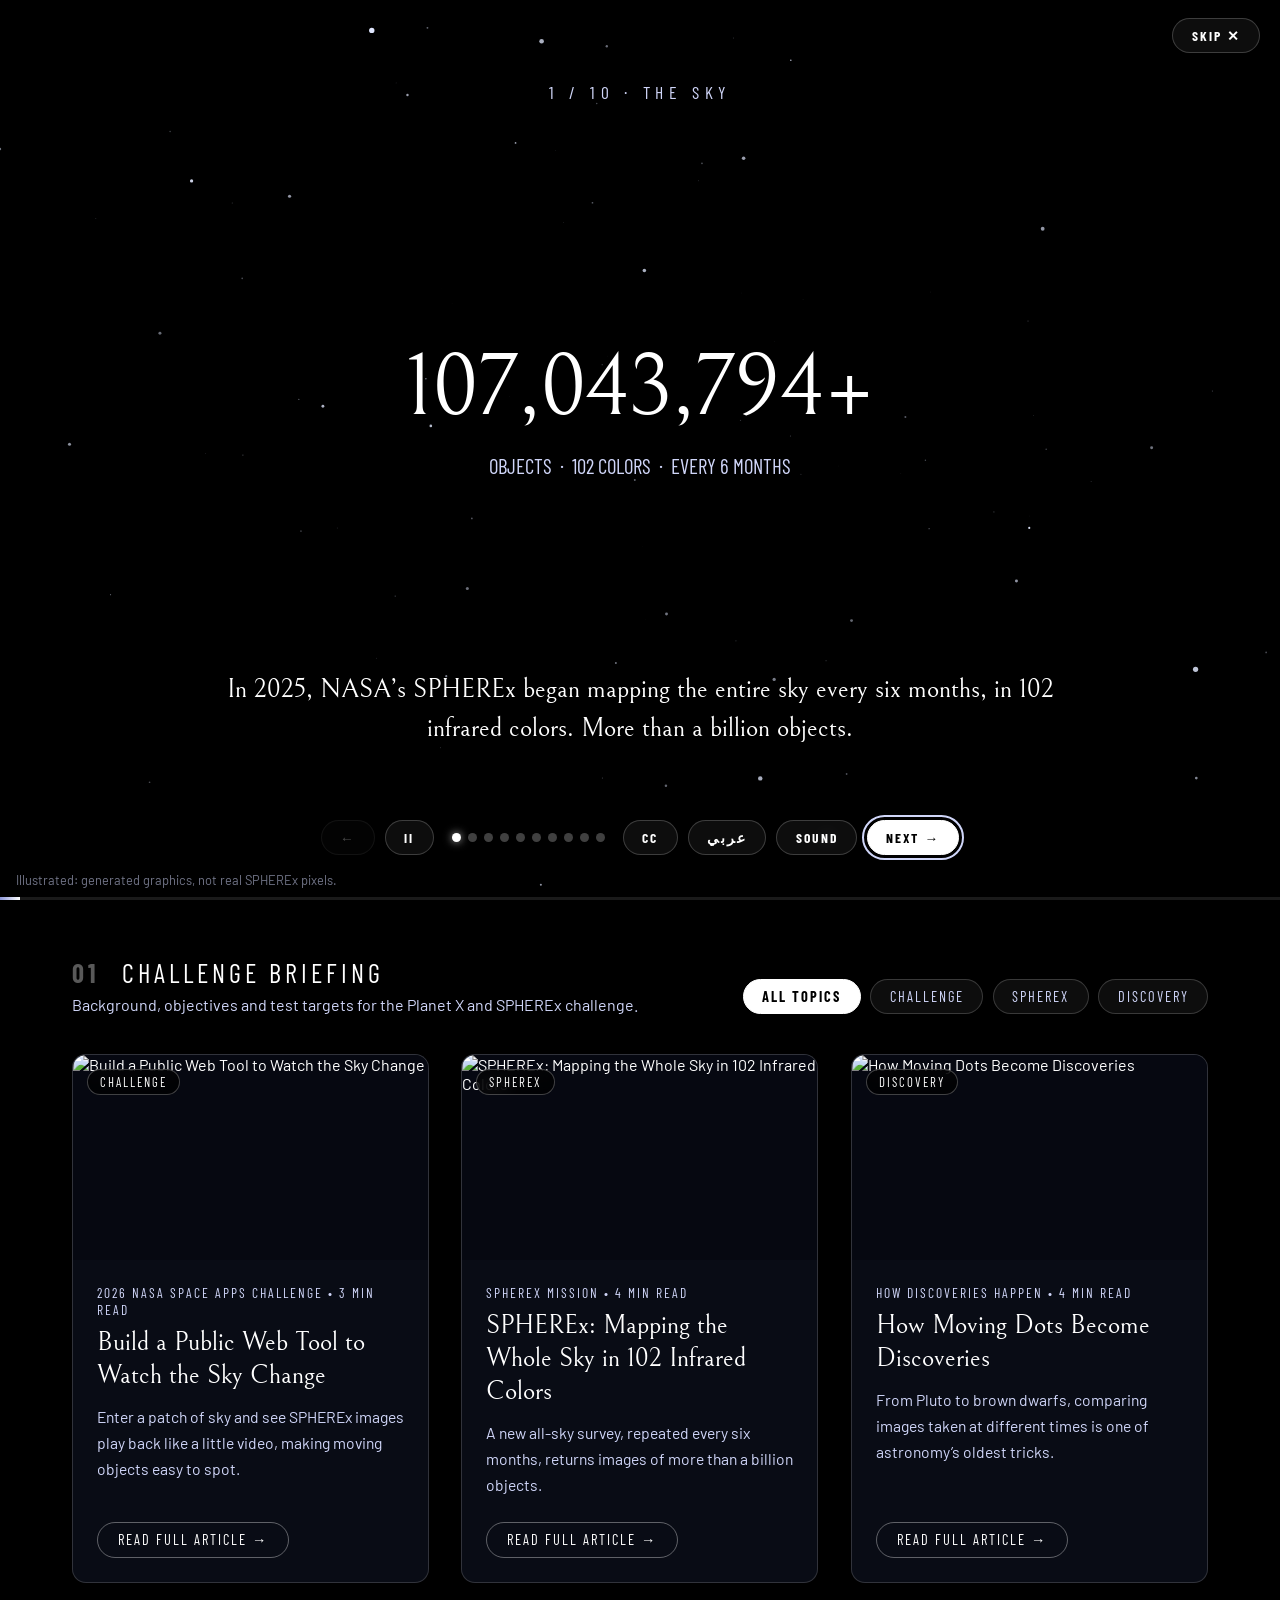
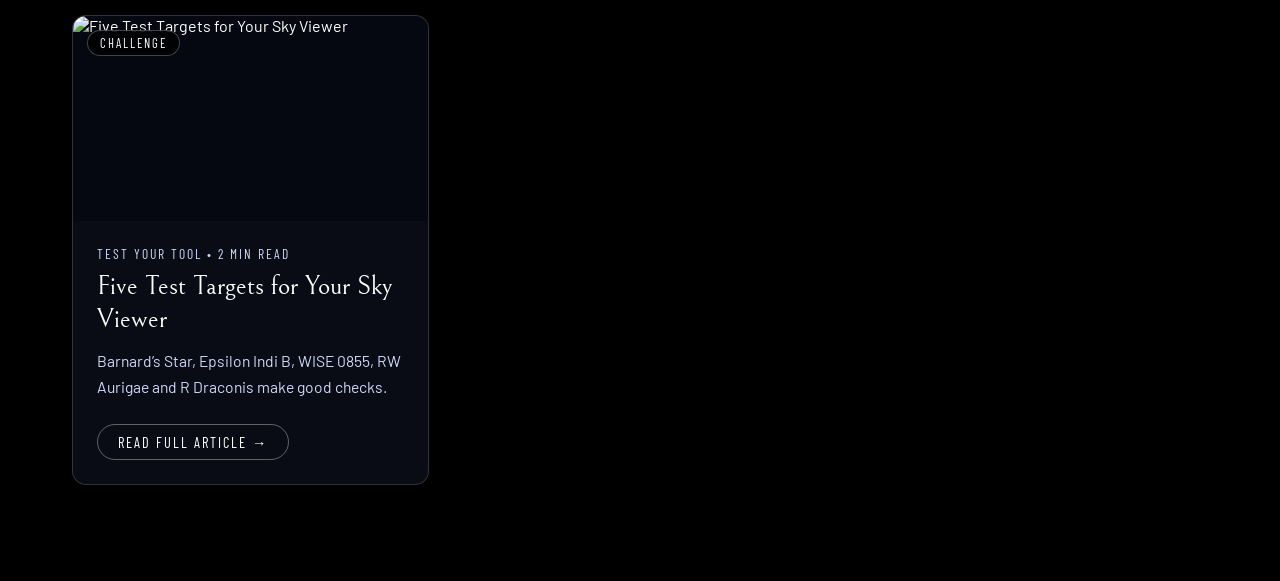
==== index.html @ 3450bb26 "Add files via upload" ====
<!DOCTYPE html>
<html lang="en">
<head>
  <meta charset="UTF-8" />
  <meta name="viewport" content="width=device-width, initial-scale=1.0, viewport-fit=cover" />
  <title>NASA Space Apps | Planet X</title>
  <meta name="theme-color" content="#000000" />
  <link rel="preconnect" href="https://fonts.googleapis.com">
  <link rel="preconnect" href="https://fonts.gstatic.com" crossorigin>
  <link href="https://fonts.googleapis.com/css2?family=Barlow:wght@400;600;700&family=Barlow+Condensed:wght@400;600;700&family=Bellefair&display=swap" rel="stylesheet">
  <link rel="stylesheet" href="styles.css">
</head>
<body data-page="home">
  <div id="film" role="dialog" aria-modal="true" aria-label="Introduction film" aria-describedby="fcap"><canvas id="fc"></canvas><div id="fct"></div><div id="fcap" aria-live="polite"></div><div id="ftag">Illustrated: generated graphics, not real SPHEREx pixels.</div><button id="fskip">Skip ✕</button><div id="fbar"><button id="fback" aria-label="Previous scene">←</button><button id="fpause" aria-label="Pause or resume">II</button><div id="fdots"></div><button id="fcc" aria-pressed="true" aria-label="Captions on or off">CC</button><button id="flang" aria-label="Switch language">عربي</button><button id="fsnd" aria-pressed="false" aria-label="Sound on or off">Sound</button><button id="fnext" class="go">Next →</button></div><div id="fprog"><i></i></div></div>
  <script>(function(){var r=location.hash.replace(/^#/,'').split('?')[0]||'home';var ok=['home','explore','museum','team','signin'].indexOf(r)>=0?r:'home';document.body.dataset.page=ok;if(ok==='home'){var f=document.getElementById('film');if(f)f.className='on show'}})();</script>
  <canvas id="spaceCanvas"></canvas>
  <header>
    <a href="#home" class="brand">
      <div class="logo">✦</div>
      <div class="brand-text">
        <span>NASA Space Apps</span>
        <strong>Planet X</strong>
      </div>
    </a>
    <nav aria-label="Main">
      <ul>
        <li><a href="#intro" id="introBtn" role="button" aria-haspopup="dialog"><b>00</b><i class="play">▶</i> Intro</a></li>
        <li><a href="#home"><b>01</b> Home</a></li>
        <li><a href="#explore"><b>02</b> Explore</a></li>
        <li><a href="#museum"><b>03</b> Museum Halls</a></li>
        <li><a href="#team"><b>04</b> Team</a></li>
        <li><a href="#signin"><b>05</b> Sign in</a></li>
      </ul>
    </nav>
  </header>
  <div id="views">
<div class="view" id="view-home" data-view="home">
  <main>
    <section class="hero">
      <div>
        <div class="hero-tag rv" style="--d:0">Spot the movers in the</div>
        <h1 class="rv" style="--d:1">Sky</h1>
        <p class="rv" style="--d:2">
          Since 2025, NASA’s SPHEREx mission has mapped the entire sky every six months in
          102 bands of near-infrared light. Comets, asteroids, stars, brown dwarfs and even new
          planets give themselves away by shifting position between images. Enter a patch of sky,
          flip through the frames like a little video, and find what moves.
        </p>
        <div class="hero-hint rv" style="--d:3">
          Click anywhere in space to spawn more star particles &bull; Active Particles: <strong id="particleCount">140</strong>
        </div>
      </div>
      <div class="hero-cta-wrap rv" style="--d:3">
        <a href="#explore" class="explore-btn">Explore</a>
        <a href="#home" class="scroll-link" data-scroll="articles">↓ Read the Challenge Brief</a>
      </div>
    </section>

    <!-- Articles Section -->
    <section class="articles-section" id="articles">
      <div class="section-head">
        <div>
          <h2 class="section-title"><span>01</span> Challenge Briefing</h2>
          <p class="section-sub">Background, objectives and test targets for the Planet X and SPHEREx challenge.</p>
        </div>
        <div class="filter-tabs" id="filterTabs">
          <button class="tab-btn active" data-cat="All">All Topics</button>
          <button class="tab-btn" data-cat="Challenge">Challenge</button>
          <button class="tab-btn" data-cat="SPHEREx">SPHEREx</button>
          <button class="tab-btn" data-cat="Discovery">Discovery</button>
        </div>
      </div>

      <div class="articles-grid" id="articlesGrid"></div>
    </section>
  </main>
  </main>

  <!-- Full Article Reader Modal -->
  <div class="modal" id="articleModal">
    <div class="reader-panel">
      <button class="close-btn" id="closeReader">✕ Close</button>
      <img class="reader-banner" id="readerImg" src="" alt="Article Cover">
      <div class="reader-content">
        <div class="reader-meta" id="readerMeta"></div>
        <h2 id="readerTitle"></h2>
        <div class="reader-text" id="readerBody"></div>
      </div>
    </div>
  </div>
</div>
<div class="view" id="view-explore" data-view="explore">
  <main class="explore">
    <h1 class="page-title"><span>02</span> Pick your destination</h1>
    <p class="page-sub">Nine real SPHEREx gallery images with their published details, five challenge targets, and a viewer. Enter any RA/Dec, field of view (60″ to 6°) and date to open that patch of sky. Pixels are simulated; names, positions, dates and wavelengths are real.</p>
    <div id="sx" class="sx-base">

<div class="sxhead"><form id="f"><label>RA (deg or hh:mm:ss)<input id="ra" type="text" placeholder="133.7951"></label><label>Dec (deg or dd:mm:ss)<input id="dec" type="text" placeholder="-7.2451"></label>
<label>Field of view<span class="row" style="gap:4px"><input id="fv0" type="text" value="240" style="width:70px"><select id="fu"><option value="1">″ arcsec</option><option value="60">′ arcmin</option><option value="3600">° deg</option></select></span></label><label>Date (optional)<input type="date" id="dt0" min="2025-05-01" max="2026-11-13"></label><button class="go">Search</button></form>
<div id="err" role="alert"></div><div class="row" id="chips"></div></div>
<div class="stage" id="st" tabindex="0" aria-label="Ring of nine SPHEREx images. Arrow keys rotate, Enter opens."><i class="mk"></i><div class="ring" id="ring"></div></div>
<div class="bar"><div id="sel"></div><button class="spin" id="sp">SPIN ORBIT</button></div>
<details><summary>Validation: the five challenge targets (computed from published positions and proper motions)</summary><div id="val"></div></details>

    </div>
    <p class="explore-foot">Want the science first? <a href="#museum">Walk through the Museum Halls</a>.</p>
  </main>

<div id="md" class="sx-base" role="dialog" aria-modal="true" aria-labelledby="mt" hidden><div class="dlg">
<div class="dh"><div><h2 id="mt"></h2><small id="mm"></small></div><button id="x">✕ Close</button></div>
<div id="pg" hidden><i id="pf"></i><span id="pt"></span></div>
<div class="tabs" id="tabs"></div>
<div class="body"><div><canvas class="s" id="big" width="560" height="560" aria-label="Sky viewer: drag to pan, scroll to zoom"></canvas>
<div id="cmpw" hidden><canvas class="s" id="ca" width="300" height="300"></canvas><canvas class="s" id="cb" width="300" height="300"></canvas><canvas class="s full" id="cr" width="300" height="300" hidden></canvas></div></div>
<div class="side">
<div class="pn" id="p-info" hidden></div>
<div class="pn" id="p-view"><dl><dt>Centre</dt><dd id="co"></dd><dt>Field of view</dt><dd id="fv"></dd><dt>Observation</dt><dd id="ob"></dd></dl>
<label>Field of view / zoom<input id="fov" type="range" min="60" max="600" step="10"></label>
<div class="row" style="justify-content:flex-start"><button id="pl">Play</button><button id="zi">Zoom in</button><button id="zo">Zoom out</button><button id="rs">Reset view</button></div>
<label>Speed<input id="spd" type="range" min="1" max="12" value="4"></label>
<label>See this sky on a date<span><input type="date" id="dt" min="2025-05-01" max="2026-11-13"> <button id="go2">Show</button></span></label>
<div class="ck"><label class="i"><input type="checkbox" id="tr" checked>Trail</label><label class="i"><input type="checkbox" id="mkc" checked>Mark target</label><label class="i"><input type="checkbox" id="cat">Centre on catalog position</label><label class="i"><input type="checkbox" id="gaia">Gaia</label><label class="i"><input type="checkbox" id="wise">WISE</label><label class="i"><input type="checkbox" id="dets">Detections</label></div>
<small>Aladin Lite goes in the context map slot of the real site.</small><button id="sh">Copy share link</button></div>
<div class="pn" id="p-cmp" hidden><div class="row" style="justify-content:flex-start"><label>Epoch A<select id="ea"></select></label><label>Epoch B<select id="eb"></select></label></div>
<div class="ck"><label class="i"><input type="radio" name="md" value="side" checked>Side by side</label><label class="i"><input type="radio" name="md" value="blink">Blink</label><label class="i"><input type="radio" name="md" value="diff">A − B</label><label class="i"><input type="radio" name="md" value="sum">A + B</label></div>
<label class="i"><input type="checkbox" id="chb">Use a different channel for B (shows the wavelength trap)</label><div id="cmpq"></div><small>Both frames are drawn on one TAN/WCS grid centred on the same RA/Dec.</small></div>
<div class="pn" id="p-dis" hidden><p id="dtx" style="margin:0"><b>Explore:</b> click any spot in the image to ask “what is here?”. Somewhere in this field one moving source matches no catalog. Find it, then name it.</p><div id="dno" class="warn" hidden></div><div id="pick" aria-live="polite">Click the image to start.</div><small id="dh">The hint unlocks after your first click: try to find it yourself first.</small><button id="run" class="go">Show all detections (hint)</button><div id="dtab"></div><div class="row" style="justify-content:flex-start"><button id="sv">Save candidate</button><button id="ex">Export report</button></div><textarea id="rep" readonly hidden></textarea><div id="saved"></div>
<small>How it works: align frames on one grid, subtract, find residual pairs, link them into a track, then match against Gaia and WISE. Anything left unmatched is a candidate.</small></div>
<div class="pn" id="p-spec" hidden><div class="row" style="justify-content:flex-start"><label>Detector<select id="sd"></select></label><label>Channel (1–17)<select id="sc"></select></label></div>
<div class="ck"><label class="i"><input type="checkbox" id="co4">Co-add detectors and epochs (better S/N)</label><label class="i"><input type="checkbox" id="ovb">Overlay epoch B</label></div><canvas class="s" id="spc" width="420" height="260" style="aspect-ratio:auto"></canvas><small id="spn"></small></div>
<div class="pn" id="p-q" hidden><dl id="qm"></dl><label class="i"><input type="checkbox" id="mask">Show bad-pixel mask on the image</label><div id="qf"></div></div>
</div></div>
<div class="tl"><div id="trk" role="slider" tabindex="0" aria-label="Observation date" aria-valuemin="1" aria-valuemax="24"><div id="fill"></div>
<svg id="rk" viewBox="0 0 24 24" aria-hidden="true"><g transform="rotate(90 12 12)"><path d="M12 1.5c3.2 3 4.2 7.2 4.2 11.5l-2.2 3.2h-4l-2.2-3.2c0-4.3 1-8.5 4.2-11.5z" fill="#fff" stroke="#7b8ba5" stroke-width=".6"/><circle cx="12" cy="9" r="1.9" fill="#1e90ff"/><path d="M7.8 12.5l-3.3 4.8 3.7-1.2zM16.2 12.5l3.3 4.8-3.7-1.2z" fill="#ff5d73"/><path d="M10 16.5h4l-2 5.8z" fill="#D0D6F9"/></g></svg></div>
<div class="lab"><span>May 2025</span><span>DR1 | QR3</span><span>Nov 2026</span></div></div>
</div></div>

</div>
<div class="view" id="view-museum" data-view="museum">
  <main>
    <h1 class="page-title"><span>03</span> Museum halls</h1>
    <p class="page-sub">Four short exhibitions explain the science behind this project. Each one is interactive and ends in the real tool that uses it.</p>
    <div class="hall-grid" id="hgrid">
      <button class="hall-card" type="button" aria-haspopup="dialog">
        <span class="hall-art"><svg viewBox="0 0 320 150" preserveAspectRatio="xMidYMid slice" aria-hidden="true"><rect x="40" y="0" width="60" height="150" fill="#fff" opacity=".08"/><rect x="108" y="0" width="170" height="150" fill="#D0D6F9" opacity=".1"/><path d="M14 132C70 130 96 40 132 34 170 30 200 92 306 126" stroke="#D0D6F9" fill="none" stroke-width="2" stroke-linecap="round"/><line x1="132" y1="26" x2="132" y2="136" stroke="#fff" stroke-dasharray="4 4" opacity=".7"/></svg></span>
        <span class="hall-body"><span class="hall-eyebrow">Hall 01</span><h3>Infrared Universe</h3><p>Why does SPHEREx look in the infrared?</p><span class="hall-go"><span>Enter the hall</span></span></span>
      </button>
      <button class="hall-card" type="button" aria-haspopup="dialog">
        <span class="hall-art"><svg viewBox="0 0 320 150" preserveAspectRatio="xMidYMid slice" aria-hidden="true"><path d="M12 48C60 52 78 54 96 64 104 108 112 108 120 66 150 70 170 72 186 76 190 112 196 112 200 78 232 84 252 88 268 92 272 122 280 122 284 96 296 98 306 100" stroke="#D0D6F9" fill="none" stroke-width="2" stroke-linecap="round"/><g stroke="#D0D6F9" opacity=".3"><line x1="108" y1="20" x2="108" y2="130"/><line x1="193" y1="20" x2="193" y2="130"/><line x1="278" y1="20" x2="278" y2="130"/></g></svg></span>
        <span class="hall-body"><span class="hall-eyebrow">Hall 02</span><h3>Dust and Ices</h3><p>How can light reveal frozen water?</p><span class="hall-go"><span>Enter the hall</span></span></span>
      </button>
      <button class="hall-card" type="button" aria-haspopup="dialog">
        <span class="hall-art"><svg viewBox="0 0 320 150" preserveAspectRatio="xMidYMid slice" aria-hidden="true"><g stroke="#fff" opacity=".18"><line x1="16" y1="36" x2="16" y2="54"/><line x1="26" y1="36" x2="26" y2="54"/><line x1="36" y1="36" x2="36" y2="54"/><line x1="46" y1="36" x2="46" y2="54"/><line x1="56" y1="36" x2="56" y2="54"/><line x1="66" y1="36" x2="66" y2="54"/><line x1="76" y1="36" x2="76" y2="54"/><line x1="86" y1="36" x2="86" y2="54"/><line x1="96" y1="36" x2="96" y2="54"/><line x1="106" y1="36" x2="106" y2="54"/><line x1="116" y1="36" x2="116" y2="54"/><line x1="126" y1="36" x2="126" y2="54"/><line x1="136" y1="36" x2="136" y2="54"/><line x1="146" y1="36" x2="146" y2="54"/><line x1="156" y1="36" x2="156" y2="54"/><line x1="166" y1="36" x2="166" y2="54"/><line x1="176" y1="36" x2="176" y2="54"/><line x1="186" y1="36" x2="186" y2="54"/><line x1="196" y1="36" x2="196" y2="54"/><line x1="206" y1="36" x2="206" y2="54"/><line x1="216" y1="36" x2="216" y2="54"/><line x1="226" y1="36" x2="226" y2="54"/><line x1="236" y1="36" x2="236" y2="54"/><line x1="246" y1="36" x2="246" y2="54"/><line x1="256" y1="36" x2="256" y2="54"/><line x1="266" y1="36" x2="266" y2="54"/><line x1="276" y1="36" x2="276" y2="54"/><line x1="286" y1="36" x2="286" y2="54"/><line x1="296" y1="36" x2="296" y2="54"/><line x1="306" y1="36" x2="306" y2="54"/><line x1="316" y1="36" x2="316" y2="54"/><line x1="16" y1="100" x2="16" y2="118"/><line x1="26" y1="100" x2="26" y2="118"/><line x1="36" y1="100" x2="36" y2="118"/><line x1="46" y1="100" x2="46" y2="118"/><line x1="56" y1="100" x2="56" y2="118"/><line x1="66" y1="100" x2="66" y2="118"/><line x1="76" y1="100" x2="76" y2="118"/><line x1="86" y1="100" x2="86" y2="118"/><line x1="96" y1="100" x2="96" y2="118"/><line x1="106" y1="100" x2="106" y2="118"/><line x1="116" y1="100" x2="116" y2="118"/><line x1="126" y1="100" x2="126" y2="118"/><line x1="136" y1="100" x2="136" y2="118"/><line x1="146" y1="100" x2="146" y2="118"/><line x1="156" y1="100" x2="156" y2="118"/><line x1="166" y1="100" x2="166" y2="118"/><line x1="176" y1="100" x2="176" y2="118"/><line x1="186" y1="100" x2="186" y2="118"/><line x1="196" y1="100" x2="196" y2="118"/><line x1="206" y1="100" x2="206" y2="118"/><line x1="216" y1="100" x2="216" y2="118"/><line x1="226" y1="100" x2="226" y2="118"/><line x1="236" y1="100" x2="236" y2="118"/><line x1="246" y1="100" x2="246" y2="118"/><line x1="256" y1="100" x2="256" y2="118"/><line x1="266" y1="100" x2="266" y2="118"/><line x1="276" y1="100" x2="276" y2="118"/><line x1="286" y1="100" x2="286" y2="118"/><line x1="296" y1="100" x2="296" y2="118"/><line x1="306" y1="100" x2="306" y2="118"/><line x1="316" y1="100" x2="316" y2="118"/></g><path d="M16 45H92" stroke="#D0D6F9" fill="none" stroke-width="2" stroke-linecap="round" opacity=".5"/><circle cx="92" cy="45" r="5" fill="#D0D6F9"/><path d="M16 109H236" stroke="#D0D6F9" fill="none" stroke-width="2" stroke-linecap="round" opacity=".5"/><circle cx="236" cy="109" r="5" fill="#fff"/></svg></span>
        <span class="hall-body"><span class="hall-eyebrow">Hall 03</span><h3>Moving Stars</h3><p>How far does a star drift?</p><span class="hall-go"><span>Enter the hall</span></span></span>
      </button>
      <button class="hall-card" type="button" aria-haspopup="dialog">
        <span class="hall-art"><svg viewBox="0 0 320 150" preserveAspectRatio="xMidYMid slice" aria-hidden="true"><path d="M40 75H280" stroke="#D0D6F9" stroke-width="2" opacity=".5"/><circle cx="40" cy="75" r="12" fill="#0e1221" stroke="#D0D6F9" stroke-width="2"/><circle cx="100" cy="75" r="12" fill="#0e1221" stroke="#D0D6F9" stroke-width="2"/><circle cx="160" cy="75" r="12" fill="#0e1221" stroke="#D0D6F9" stroke-width="2"/><circle cx="220" cy="75" r="12" fill="#0e1221" stroke="#D0D6F9" stroke-width="2"/><circle cx="280" cy="75" r="12" fill="#fff" stroke="#D0D6F9" stroke-width="2"/></svg></span>
        <span class="hall-body"><span class="hall-eyebrow">Hall 04</span><h3>Discovery</h3><p>How does a candidate become a result?</p><span class="hall-go"><span>Enter the hall</span></span></span>
      </button>
    </div>
  </main>

  <div id="hall" role="dialog" aria-modal="true" aria-labelledby="hht" aria-describedby="htx">
    <div class="hd">
      <div class="hd-top"><small class="e" id="hhe"></small><button id="hx" type="button">✕ Close</button></div>
      <h3 id="hht"></h3>
      <canvas id="hcv" role="img" aria-label="Interactive exhibit"></canvas>
      <div class="cn" id="hctl"></div>
      <div id="hrd" aria-live="polite"></div>
      <p id="htx"></p>
      <div class="cn"><button class="go" id="hgo" type="button"></button></div>
      <p class="hn" id="hnote"></p>
    </div>
  </div>
</div>
<div class="view" id="view-team" data-view="team">
  <main>
    <h1 class="page-title"><span>04</span> Meet our team</h1>
    <p class="page-sub">Direct mission contacts, roles, and team leads.</p>
    <div class="team-grid" id="teamGrid"></div>
  </main>
</div>
<div class="view" id="view-signin" data-view="signin">
  <main class="auth-main">
    <h1 class="page-title"><span>05</span> Sign in</h1>
    <p class="page-sub">Keep your sky candidates and favourite fields with you.</p>
    <div class="auth-wrap">
      <div class="auth-copy">
        <h2>Your sky, saved</h2>
        <p>Sign in to keep the candidates you find in the Explore viewer, return to the same patch of sky, and carry your share links with you.</p>
      </div>
      <div class="auth-card" id="authCard">
        <div class="auth-tabs" role="tablist" aria-label="Account">
          <button type="button" class="pill active" id="tabIn" role="tab" aria-selected="true">Sign in</button>
          <button type="button" class="pill" id="tabUp" role="tab" aria-selected="false">Create account</button>
        </div>
        <form class="auth-form" id="authForm" novalidate>
          <div class="collapse" id="nameWrap"><div><div class="fld"><label for="aName">Name</label><input id="aName" type="text" autocomplete="name" placeholder="Your name"></div></div></div>
          <div class="fld"><label for="aMail">Email</label><input id="aMail" type="email" autocomplete="email" placeholder="you@example.com" required></div>
          <div class="fld"><label for="aPass">Password</label><div class="pw-row"><input id="aPass" type="password" autocomplete="current-password" placeholder="At least 8 characters" required><button type="button" class="pw-toggle" id="pwT" aria-label="Show password" aria-pressed="false">Show</button></div></div>
          <div class="auth-row"><label><input type="checkbox" id="aRem" checked> Keep me signed in</label></div>
          <div class="auth-err" id="authErr" role="alert"></div>
          <button class="pill solid auth-submit" type="submit" id="authBtn">Sign in</button>
        </form>
        <p class="auth-note">This is a front-end demo. There is no server yet, so your details stay in this browser and your password is never stored.</p>
        <div class="auth-done" id="authDone" aria-live="polite">
          <div class="avatar" id="avatar">✦</div>
          <h3 id="doneName">Welcome</h3>
          <p id="doneMail"></p>
          <div class="auth-actions"><a class="pill solid" href="#explore">Explore the sky</a><button type="button" class="pill" id="outBtn">Sign out</button></div>
        </div>
      </div>
    </div>
  </main>
</div>
  </div>
  <script src="app.js"></script>
</body>
</html>
---- styles.css ----
/* NASA Space Apps | Planet X: all styles */
:root{
  --bg-black:#000;--text-light:#D0D6F9;--white:#fff;
  --glass:rgba(255,255,255,.05);--glass-border:rgba(255,255,255,.16);
  --font-serif:'Bellefair',serif;--font-sans-cond:'Barlow Condensed',sans-serif;--font-sans:'Barlow',sans-serif;
  --ease:cubic-bezier(.2,.7,.2,1);
}
*{box-sizing:border-box;margin:0;padding:0}
html{scroll-behavior:smooth;scroll-padding-top:1rem}
html.film-open,html.modal-open{overflow:hidden}
body{background:#000;color:#fff;font-family:var(--font-sans);min-height:100vh;overflow-x:hidden;position:relative;animation:pgIn .6s ease backwards}
@keyframes pgIn{from{opacity:0}}
html.leaving body{opacity:0;transition:opacity .3s ease}
#spaceCanvas{position:fixed;inset:0;width:100%;height:100%;z-index:0;pointer-events:none}

/* ===== Unified header (home theme) ===== */
header{position:relative;z-index:10;display:flex;justify-content:space-between;align-items:center;padding:1.5rem 0 1.5rem 3rem}
.brand{display:flex;align-items:center;gap:1rem;text-decoration:none;color:#fff;flex-shrink:0}
.logo{width:46px;height:46px;background:#fff;color:#000;border-radius:50%;display:grid;place-items:center;font-weight:bold;font-size:1.4rem;box-shadow:0 0 20px rgba(255,255,255,.35);flex-shrink:0}
.brand-text span{display:block;font-family:var(--font-sans-cond);font-size:.8rem;letter-spacing:3px;color:var(--text-light);text-transform:uppercase}
.brand-text strong{font-family:var(--font-serif);font-size:1.25rem;font-weight:400;letter-spacing:2px;text-transform:uppercase}
nav{background:var(--glass);backdrop-filter:blur(16px);-webkit-backdrop-filter:blur(16px);padding:0 2.8rem 0 2.4rem;border-bottom:1px solid rgba(255,255,255,.15);border-left:1px solid rgba(255,255,255,.1)}
nav ul{display:flex;list-style:none;gap:2rem}
nav li{white-space:nowrap}
nav a{display:inline-block;padding:1.6rem 0;color:#fff;text-decoration:none;font-family:var(--font-sans-cond);font-size:.98rem;letter-spacing:2.4px;text-transform:uppercase;border-bottom:3px solid transparent;transition:border-color .25s ease,opacity .25s ease}
nav a b{margin-right:.5rem}
nav a .play{font-style:normal;font-size:.75em;margin-right:.2rem;display:inline-block;transition:transform .3s var(--ease)}
nav a:hover{border-bottom-color:rgba(255,255,255,.5)}
nav a:hover .play{transform:scale(1.25)}
nav a.active{border-bottom-color:#fff}
nav a:focus-visible,.brand:focus-visible{outline:2px solid var(--text-light);outline-offset:3px}
@media (max-width:1240px){nav{padding:0 1.8rem 0 1.6rem}nav ul{gap:1.35rem}nav a{letter-spacing:1.8px;font-size:.92rem}}
@media (max-width:1120px){
  header{flex-direction:column;align-items:stretch;padding:1.1rem 0 0}
  .brand{padding:0 1.5rem 1rem}
  nav{padding:0 1.5rem;border-left:0;border-top:1px solid rgba(255,255,255,.12);overflow-x:auto;scrollbar-width:none}
  nav::-webkit-scrollbar{display:none}
  nav ul{gap:1.6rem;width:max-content}
  nav a{padding:1.05rem 0}
}

/* ===== Shared page chrome ===== */
main{position:relative;z-index:5;max-width:1200px;margin:0 auto;padding:1.5rem 2rem 4rem}
.page-title{font-family:var(--font-sans-cond);font-size:1.75rem;letter-spacing:4.5px;text-transform:uppercase;font-weight:400;margin-bottom:.5rem}
.page-title span{opacity:.35;font-weight:700;margin-right:.9rem}
.page-sub{color:var(--text-light);margin-bottom:2.2rem;font-size:1.05rem;line-height:1.6;max-width:760px}
.pill{background:rgba(255,255,255,.05);color:var(--text-light);border:1px solid rgba(255,255,255,.18);padding:.5rem 1.15rem;border-radius:30px;font-family:var(--font-sans-cond);font-size:.9rem;letter-spacing:2px;text-transform:uppercase;cursor:pointer;transition:all .2s ease}
.pill:hover,.pill.active{background:#fff;color:#000;border-color:#fff;font-weight:700}
.pill.solid{background:#fff;color:#000;border-color:#fff;font-weight:700}
.pill.solid:hover{background:var(--text-light);border-color:var(--text-light)}

/* ===== Interactive layer ===== */
.fx-progress{position:fixed;top:0;left:0;width:100%;height:2px;transform:scaleX(0);transform-origin:0 50%;background:linear-gradient(90deg,#8d97d9,#fff);box-shadow:0 0 10px rgba(208,214,249,.6);z-index:300;pointer-events:none}
.fx-halo{position:fixed;left:0;top:0;width:34px;height:34px;margin:-17px 0 0 -17px;border:1px solid rgba(208,214,249,.55);border-radius:50%;pointer-events:none;z-index:2000;opacity:0;transition:opacity .25s,width .2s,height .2s,margin .2s,background .2s,border-color .2s}
.fx-halo.on{opacity:1}
.fx-halo.hot{width:58px;height:58px;margin:-29px 0 0 -29px;background:rgba(208,214,249,.08);border-color:#fff}
.fx-halo.down{width:22px;height:22px;margin:-11px 0 0 -11px}
@media (pointer:coarse){.fx-halo{display:none}}
.brand .logo{transition:transform .6s cubic-bezier(.2,.8,.2,1),box-shadow .3s ease}
.brand:hover .logo{transform:rotate(180deg) scale(1.08);box-shadow:0 0 30px rgba(255,255,255,.65)}
.article-card,.member-card,.hall-card{position:relative}
.article-card::before,.member-card::before,.hall-card::before{content:"";position:absolute;inset:0;z-index:2;pointer-events:none;opacity:0;transition:opacity .3s ease;background:radial-gradient(260px circle at var(--mx,50%) var(--my,50%),rgba(208,214,249,.14),transparent 62%)}
.article-card:hover::before,.member-card:hover::before,.hall-card:hover::before{opacity:1}
.explore-btn,.spin{will-change:translate;transition:translate .25s ease-out,transform .3s ease}
@media (prefers-reduced-motion:reduce){.fx-halo,.fx-shoot{display:none}body{animation:none}html.leaving body{transition:none}}

/* ===== Intro (pop-out), themed to Home ===== */
#film{position:fixed;inset:0;z-index:1000;background:#000;display:none;color:#fff;opacity:0;transition:opacity .5s ease}
#film.on{display:block}
#film.show{opacity:1}
#fc{position:absolute;inset:0;width:100%;height:100%}
#fcap{position:absolute;left:50%;bottom:17%;transform:translateX(-50%);width:min(880px,88vw);text-align:center;font:400 clamp(1.1rem,2.3vw,1.65rem)/1.45 'Bellefair',serif;color:#fff;text-shadow:0 2px 12px #000}
#fct{position:absolute;left:0;right:0;top:9%;text-align:center;font:400 clamp(.9rem,1.6vw,1.1rem) 'Barlow Condensed',sans-serif;letter-spacing:.32em;text-transform:uppercase;color:#D0D6F9}
#ftag{position:absolute;left:16px;bottom:12px;font:400 .8rem 'Barlow',sans-serif;color:#D0D6F9;opacity:.55}
#fbar{position:absolute;left:0;right:0;bottom:5%;display:flex;gap:10px;justify-content:center;align-items:center;flex-wrap:wrap;padding:0 8px}
#fbar button,#fskip{font:700 .85rem 'Barlow Condensed',sans-serif;letter-spacing:2px;text-transform:uppercase;color:#fff;background:rgba(255,255,255,.05);border:1px solid rgba(255,255,255,.2);border-radius:30px;padding:.5rem 1.15rem;cursor:pointer;backdrop-filter:blur(8px);-webkit-backdrop-filter:blur(8px);transition:background .2s,color .2s,border-color .2s}
#fbar button:hover:not(:disabled),#fskip:hover{background:#fff;color:#000;border-color:#fff}
#fbar button:disabled{opacity:.3;cursor:default}
#fbar button.go{background:#fff;color:#000;border-color:#fff}
#fbar button.go:hover{background:#D0D6F9;border-color:#D0D6F9}
#fskip{position:absolute;right:20px;top:18px}
#fdots{display:flex;gap:7px;margin:0 8px}
#fdots i{width:9px;height:9px;border-radius:50%;background:rgba(255,255,255,.25);cursor:pointer;transition:background .25s,transform .25s}
#fdots i:hover{transform:scale(1.35)}
#fdots i.on{background:#fff;box-shadow:0 0 8px rgba(255,255,255,.7)}
#film button:focus-visible{outline:2px solid #D0D6F9;outline-offset:3px}
#fprog{position:absolute;left:0;right:0;bottom:0;height:3px;background:rgba(255,255,255,.1)}
#fprog i{display:block;height:100%;width:0;background:linear-gradient(90deg,#8d97d9,#fff)}
#fcap.ar{font-family:'Amiri','Noto Naskh Arabic','Segoe UI',Tahoma,serif;line-height:1.8}
@media (max-width:620px){#fcap{bottom:24%}#fbar button{padding:.45rem .9rem}}

#view-home .hero{
      min-height: calc(100vh - 130px);
      display: grid;
      grid-template-columns: 1.2fr 1fr;
      align-items: center;
      gap: 3rem;
      padding: 2rem 0 4rem;
    }
#view-home .hero-tag{
      font-family: 'Barlow Condensed', sans-serif;
      font-size: 1.5rem;
      letter-spacing: 4.5px;
      color: #D0D6F9;
      text-transform: uppercase;
    }
#view-home .hero h1{
      font-family: 'Bellefair', serif;
      font-size: clamp(4.5rem, 10vw, 8.5rem);
      font-weight: 400;
      text-transform: uppercase;
      line-height: 1.05;
      margin: 1rem 0 1.25rem;
    }
#view-home .hero p{
      color: #D0D6F9;
      font-size: 1.1rem;
      line-height: 1.8;
      max-width: 480px;
    }
#view-home .hero-hint{
      margin-top: 1.4rem;
      font-family: 'Barlow Condensed', sans-serif;
      font-size: 0.9rem;
      letter-spacing: 2.2px;
      color: rgba(208, 214, 249, 0.7);
      text-transform: uppercase;
    }
#view-home .hero-hint strong{
      color: #fff;
      font-weight: 700;
    }
#view-home .hero-cta-wrap{
      display: flex;
      flex-direction: column;
      align-items: center;
      justify-content: center;
      gap: 2rem;
    }
#view-home .explore-btn{
      width: 240px;
      height: 240px;
      border-radius: 50%;
      background: #fff;
      color: #000;
      display: grid;
      place-items: center;
      text-decoration: none;
      font-family: 'Bellefair', serif;
      font-size: 2rem;
      letter-spacing: 2px;
      text-transform: uppercase;
      position: relative;
      transition: transform 0.3s ease;
    }
#view-home .explore-btn::after{
      content: "";
      position: absolute;
      inset: 0;
      border-radius: 50%;
      background: rgba(255, 255, 255, 0.14);
      transform: scale(1);
      transition: transform 0.4s ease;
      z-index: -1;
    }
#view-home .explore-btn:hover{
      transform: scale(1.03);
    }
#view-home .explore-btn:hover::after{
      transform: scale(1.42);
    }
#view-home .scroll-link{
      font-family: 'Barlow Condensed', sans-serif;
      letter-spacing: 2.5px;
      text-transform: uppercase;
      font-size: 0.9rem;
      color: #D0D6F9;
      text-decoration: none;
      border-bottom: 1px solid rgba(208, 214, 249, 0.35);
      padding-bottom: 4px;
      transition: color 0.2s, border-color 0.2s;
    }
#view-home .scroll-link:hover{
      color: #fff;
      border-color: #fff;
    }
#view-home .articles-section{
      padding: 4rem 0 6rem;
      border-top: 1px solid rgba(255, 255, 255, 0.12);
    }
#view-home .section-head{
      display: flex;
      flex-wrap: wrap;
      justify-content: space-between;
      align-items: flex-end;
      gap: 1.5rem;
      margin-bottom: 2.5rem;
    }
#view-home .section-title{
      font-family: 'Barlow Condensed', sans-serif;
      font-size: 1.65rem;
      letter-spacing: 4px;
      text-transform: uppercase;
      font-weight: 400;
    }
#view-home .section-title span{
      opacity: 0.35;
      font-weight: 700;
      margin-right: 0.8rem;
    }
#view-home .section-sub{
      color: #D0D6F9;
      margin-top: 0.4rem;
      font-size: 1rem;
    }
#view-home .filter-tabs{
      display: flex;
      flex-wrap: wrap;
      gap: 0.6rem;
    }
#view-home .tab-btn{
      background: rgba(255, 255, 255, 0.05);
      color: #D0D6F9;
      border: 1px solid rgba(255, 255, 255, 0.18);
      padding: 0.5rem 1.15rem;
      border-radius: 30px;
      font-family: 'Barlow Condensed', sans-serif;
      font-size: 0.9rem;
      letter-spacing: 2px;
      text-transform: uppercase;
      cursor: pointer;
      transition: all 0.2s ease;
    }
#view-home .tab-btn:hover,#view-home .tab-btn.active{
      background: #fff;
      color: #000;
      border-color: #fff;
      font-weight: 700;
    }
#view-home .articles-grid{
      display: grid;
      grid-template-columns: repeat(auto-fit, minmax(330px, 1fr));
      gap: 2rem;
    }
#view-home .article-card{
      background: rgba(12, 15, 26, 0.82);
      backdrop-filter: blur(12px);
      border: 1px solid rgba(255, 255, 255, 0.16);
      border-radius: 14px;
      overflow: hidden;
      display: flex;
      flex-direction: column;
      transition: transform 0.25s ease, border-color 0.25s ease, box-shadow 0.25s ease;
    }
#view-home .article-card:hover{
      transform: translateY(-6px);
      border-color: rgba(255, 255, 255, 0.65);
      box-shadow: 0 18px 40px rgba(0, 0, 0, 0.75);
    }
#view-home .article-thumb{
      position: relative;
      height: 205px;
      background: #060811;
      overflow: hidden;
    }
#view-home .article-thumb img{
      width: 100%;
      height: 100%;
      object-fit: cover;
      transition: transform 0.4s ease;
    }
#view-home .article-card:hover .article-thumb img{
      transform: scale(1.05);
    }
#view-home .article-badge{
      position: absolute;
      top: 0.9rem;
      left: 0.9rem;
      background: rgba(0, 0, 0, 0.75);
      backdrop-filter: blur(8px);
      border: 1px solid rgba(255, 255, 255, 0.25);
      color: #fff;
      padding: 0.25rem 0.75rem;
      border-radius: 20px;
      font-family: 'Barlow Condensed', sans-serif;
      font-size: 0.8rem;
      letter-spacing: 2px;
      text-transform: uppercase;
    }
#view-home .article-body{
      padding: 1.5rem;
      display: flex;
      flex-direction: column;
      flex: 1;
    }
#view-home .article-meta{
      font-family: 'Barlow Condensed', sans-serif;
      font-size: 0.85rem;
      letter-spacing: 2px;
      color: #D0D6F9;
      text-transform: uppercase;
      margin-bottom: 0.5rem;
    }
#view-home .article-body h3{
      font-family: 'Bellefair', serif;
      font-size: 1.65rem;
      font-weight: 400;
      line-height: 1.25;
      margin-bottom: 0.75rem;
    }
#view-home .article-excerpt{
      color: #D0D6F9;
      font-size: 0.98rem;
      line-height: 1.65;
      margin-bottom: 1.5rem;
      flex: 1;
    }
#view-home .read-btn{
      align-self: flex-start;
      background: transparent;
      color: #fff;
      border: 1px solid rgba(255, 255, 255, 0.35);
      padding: 0.55rem 1.25rem;
      border-radius: 30px;
      font-family: 'Barlow Condensed', sans-serif;
      font-size: 0.9rem;
      letter-spacing: 2px;
      text-transform: uppercase;
      cursor: pointer;
      transition: all 0.2s ease;
    }
#view-home .read-btn:hover{
      background: #fff;
      color: #000;
      border-color: #fff;
    }
#view-home .modal{
      position: fixed;
      inset: 0;
      background: rgba(0, 0, 0, 0.88);
      backdrop-filter: blur(12px);
      display: none;
      place-items: center;
      z-index: 100;
      padding: 1.25rem;
    }
#view-home .modal.open{
      display: grid;
    }
#view-home .reader-panel{
      background: #0e1221;
      border: 1px solid rgba(255, 255, 255, 0.22);
      border-radius: 16px;
      max-width: 780px;
      width: 100%;
      max-height: 88vh;
      overflow-y: auto;
      position: relative;
      box-shadow: 0 25px 65px rgba(0, 0, 0, 0.9);
    }
#view-home .close-btn{
      position: sticky;
      top: 1rem;
      float: right;
      margin: 1rem 1rem 0 0;
      background: rgba(0, 0, 0, 0.75);
      color: #fff;
      border: 1px solid rgba(255, 255, 255, 0.3);
      padding: 0.4rem 0.95rem;
      border-radius: 20px;
      font-family: 'Barlow Condensed', sans-serif;
      letter-spacing: 1.5px;
      text-transform: uppercase;
      cursor: pointer;
      z-index: 10;
    }
#view-home .close-btn:hover{
      background: #fff;
      color: #000;
    }
#view-home .reader-banner{
      width: 100%;
      height: 270px;
      object-fit: cover;
      display: block;
    }
#view-home .reader-content{
      padding: 2rem 2.25rem 2.5rem;
    }
#view-home .reader-meta{
      font-family: 'Barlow Condensed', sans-serif;
      color: #D0D6F9;
      letter-spacing: 2.2px;
      text-transform: uppercase;
      font-size: 0.9rem;
    }
#view-home .reader-content h2{
      font-family: 'Bellefair', serif;
      font-size: 2.4rem;
      font-weight: 400;
      line-height: 1.2;
      margin: 0.6rem 0 1.25rem;
    }
#view-home .reader-text p{
      color: #D0D6F9;
      font-size: 1.05rem;
      line-height: 1.8;
      margin-bottom: 1.15rem;
    }
body[data-page="home"] main{padding:0 2rem}
@media (max-width: 860px){#view-home .hero{ grid-template-columns: 1fr; text-align: center; padding-top: 1rem; min-height: auto; }
#view-home .hero p{ margin: 0 auto; }
#view-home .explore-btn{ width: 190px; height: 190px; font-size: 1.6rem; }
#view-home .section-head{align-items:flex-start}}
#view-home .modal{display:grid;visibility:hidden;opacity:0;transition:opacity .3s ease,visibility 0s linear .3s}
#view-home .modal.open{visibility:visible;opacity:1;transition:opacity .3s ease}
#view-home .reader-panel{transform:translateY(16px) scale(.98);transition:transform .4s var(--ease)}
#view-home .modal.open .reader-panel{transform:none}
body[data-page="home"] .rv{opacity:0}
body[data-page="home"].ready .rv{animation:rv .9s var(--ease) both;animation-delay:calc(var(--d,0) * .13s)}
@keyframes rv{from{opacity:0;transform:translateY(18px)}to{opacity:1;transform:none}}
@media (prefers-reduced-motion: reduce){body[data-page="home"] .rv{opacity:1;animation:none!important}}
#view-home .article-card{will-change:transform}
#view-explore{--bg:#000;--bg2:#000;--panel:#0a0c14;--tx:#fff;--mut:rgba(208,214,249,.75);--ac:#D0D6F9;--glow:rgba(208,214,249,.35);--line:rgba(255,255,255,.16);--ok:#6fe3a5;--warn:#ffa466;padding-top:env(safe-area-inset-top,0px);padding-bottom:env(safe-area-inset-bottom,0px)}
#view-explore .sx-base{color:var(--tx);font:14px/1.45 var(--font-sans)}
#view-explore .sxhead{max-width:1100px;margin:0 auto;padding:6px 16px 0;text-align:center}
#view-explore .sub,#view-explore small{color:var(--mut)}
#view-explore form,#view-explore .row{display:flex;flex-wrap:wrap;gap:8px;align-items:end;justify-content:center}
#view-explore label{display:grid;gap:3px;font-size:12px;color:var(--mut)}
#view-explore label.i{display:flex;align-items:center;gap:5px;color:var(--tx);font-size:13px}
#view-explore input[type=text],#view-explore input[type=date],#view-explore select{padding:6px 8px;border:1px solid var(--line);border-radius:8px;background:var(--panel);color:var(--tx);font:inherit}
#view-explore input[type=text]{width:112px}
#view-explore button{font:inherit;color:var(--tx);background:var(--panel);border:1px solid var(--line);border-radius:8px;padding:6px 11px;cursor:pointer}
#view-explore button.go,#view-explore .spin{border:0;color:#000;font-weight:700;background:#fff}
#view-explore .spin{border-radius:999px;padding:11px 26px;letter-spacing:.04em;box-shadow:0 0 18px rgba(255,255,255,.3)}
#view-explore button.on{outline:2px solid var(--ac);outline-offset:-2px}
#view-explore :focus-visible{outline:2px solid var(--ac);outline-offset:2px}
#view-explore #err{color:var(--warn);min-height:20px;font-size:13px;margin-top:4px}
#view-explore #chips{margin-top:8px}
#view-explore .stage{position:relative;height:min(56vh,490px);perspective:1500px;display:grid;place-items:center;overflow:hidden;cursor:grab;touch-action:pan-y;user-select:none}
#view-explore .mk{position:absolute;top:6px;left:50%;transform:translateX(-50%);border:11px solid transparent;border-top:15px solid var(--ac);filter:drop-shadow(0 0 8px var(--glow));z-index:2}
#view-explore .ring{--cw:clamp(120px,15vw,190px);position:relative;width:var(--cw);height:calc(var(--cw)*1.25);transform-style:preserve-3d;margin-top:30px}
#view-explore .card{position:absolute;inset:0;transform:rotateY(calc(var(--i)*40deg)) translateZ(var(--R));transform-style:preserve-3d}
#view-explore .face{position:absolute;inset:0;backface-visibility:hidden;opacity:var(--o,1);background:var(--panel);border:2px solid var(--ac);border-radius:12px;box-shadow:0 0 18px var(--glow);padding:6px;display:flex;flex-direction:column;gap:4px}
#view-explore .face.b{transform:rotateY(180deg)}
#view-explore .face canvas{width:100%;aspect-ratio:1;border-radius:7px;display:block;pointer-events:none}
#view-explore .face b{font-size:12px;line-height:1.2;pointer-events:none}
#view-explore .face small{pointer-events:none;font-size:11px}
#view-explore .face em{position:absolute;right:8px;bottom:6px;font:600 11px var(--font-sans);background:var(--tx);color:var(--bg);border-radius:9px;padding:1px 7px;pointer-events:none}
#view-explore .bar{display:flex;flex-wrap:wrap;align-items:center;justify-content:center;gap:10px 20px;padding:10px 16px 8px;max-width:1100px;margin:0 auto}
#view-explore #sel{min-width:260px;max-width:620px;text-align:center}
#view-explore #sel small{display:block}
#view-explore details{max-width:1100px;margin:6px auto 28px;padding:0 16px}
#view-explore summary{cursor:pointer;font-weight:600}
#view-explore table{border-collapse:collapse;width:100%;font-size:12.5px}
#view-explore td,#view-explore th{border-bottom:1px solid var(--line);padding:5px 6px;text-align:left}
#view-explore #md{position:fixed;inset:0;background:rgba(0,0,0,.88);backdrop-filter:blur(12px);-webkit-backdrop-filter:blur(12px);display:grid;place-items:center;padding:10px;z-index:100;overflow:auto}
#view-explore #md[hidden]{display:none}
#view-explore .dlg{width:min(1060px,100%);background:#090b12;border:1px solid rgba(255,255,255,.22);border-radius:16px;box-shadow:0 25px 65px rgba(0,0,0,.95);padding:12px;animation:pop .18s ease-out}
@keyframes pop{from{transform:scale(.95);opacity:0}}
@media(prefers-reduced-motion:reduce){#view-explore .dlg{animation:none}}
#view-explore .dh{display:flex;gap:10px;align-items:center;justify-content:space-between}
#view-explore h2{margin:0;font:400 24px var(--font-serif);letter-spacing:.5px}
#view-explore #pg{height:18px;background:var(--line);border-radius:9px;overflow:hidden;position:relative;margin:8px 0}
#view-explore #pf{display:block;height:100%;background:linear-gradient(90deg,#8d97d9,#fff);width:0}
#view-explore #pt{position:absolute;inset:0;text-align:center;font-size:12px;line-height:18px;color:#fff;mix-blend-mode:difference}
#view-explore .tabs{display:flex;gap:6px;flex-wrap:wrap;margin:8px 0}
#view-explore .body{display:grid;grid-template-columns:minmax(0,1.15fr) minmax(0,1fr);gap:12px}
@media(max-width:800px){#view-explore .body{grid-template-columns:1fr}}
#view-explore canvas.s{width:100%;aspect-ratio:1;border-radius:8px;background:#04060d;display:block}
#view-explore #big{cursor:move;touch-action:none}
#view-explore #cmpw{display:grid;grid-template-columns:1fr 1fr;gap:6px}
#view-explore #cmpw .full{grid-column:1/-1}
#view-explore .side{display:grid;gap:9px;align-content:start}
#view-explore .side[hidden],#view-explore .pn[hidden],#view-explore #cmpw[hidden],#view-explore #big[hidden]{display:none}
#view-explore .pn{display:grid;gap:9px}
#view-explore dl{margin:0;display:grid;grid-template-columns:auto 1fr;gap:3px 12px}
#view-explore dt{color:var(--mut)}
#view-explore dd{margin:0;font-weight:600}
#view-explore .ck{display:flex;gap:6px 14px;flex-wrap:wrap}
#view-explore .ok{color:var(--ok)}
#view-explore .warn{color:var(--warn)}
#view-explore textarea{width:100%;height:90px;background:var(--panel);color:var(--tx);border:1px solid var(--line);border-radius:8px;font:12px/1.4 monospace}
#view-explore .tl{margin-top:10px}
#view-explore #trk{position:relative;height:46px;cursor:pointer;touch-action:none}
#view-explore #trk::before{content:"";position:absolute;left:0;right:0;top:50%;height:4px;margin-top:-2px;background:var(--line);border-radius:2px}
#view-explore #fill{position:absolute;left:0;top:50%;height:4px;margin-top:-2px;border-radius:2px;background:linear-gradient(90deg,transparent,#D0D6F9,#fff)}
#view-explore .tk{position:absolute;top:50%;width:2px;height:12px;margin:-6px 0 0 -1px;background:var(--mut);opacity:.7}
#view-explore .dv{position:absolute;top:2px;bottom:2px;border-left:2px dashed var(--ac)}
#view-explore #rk{position:absolute;top:50%;width:40px;height:40px;transform:translate(-50%,-50%);filter:drop-shadow(0 0 6px var(--glow));pointer-events:none}
#view-explore .lab{display:flex;justify-content:space-between;color:var(--mut);font-size:12px}
#view-explore .pn h3{margin:0;font-size:15px}
#view-explore .pn ul{margin:3px 0;padding-left:18px;columns:2;font-size:12.5px}
#view-explore .pn p{font-size:13px}
#view-explore .pn details{margin:0;padding:0;max-width:none}
#view-explore .pn table{font-size:12px}
#view-explore #dt0{max-width:140px}
#view-explore #sx{width:100%}
#view-explore #cele{position:fixed;inset:0;z-index:200;display:grid;place-items:center;background:rgba(0,0,0,.88);backdrop-filter:blur(12px);-webkit-backdrop-filter:blur(12px)}
#view-explore #cele[hidden]{display:none}
#view-explore #cele canvas{position:absolute;inset:0;width:100%;height:100%;pointer-events:none}
#view-explore .cc{position:relative;background:#090b12;border:1px solid rgba(255,255,255,.22);border-radius:16px;box-shadow:0 25px 65px rgba(0,0,0,.95);padding:22px;width:min(440px,92vw);text-align:center;display:grid;gap:10px}
#view-explore .cc h3{margin:0;font:400 32px var(--font-serif)}
#view-explore .cc p{margin:0}
#view-explore #pick{min-height:46px;padding:8px;border:1px dashed var(--line);border-radius:8px}
#view-explore #dno{padding:8px;border:1px solid var(--line);border-radius:8px}
#view-explore .sx-base button{font-family:var(--font-sans-cond);letter-spacing:1.2px;text-transform:uppercase;font-size:.85rem}
#view-explore .sx-base button.spin{letter-spacing:2.2px;font-size:.95rem}
#view-explore .pn details p{margin:6px 0}
#view-explore #sx a,#view-explore #md a{color:var(--ac)}
#view-explore #sx a:hover,#view-explore #md a:hover{color:#fff}
#view-explore textarea{padding:6px}
#view-explore .fx-progress{ position: fixed; top: 0; left: 0; width: 100%; height: 2px; transform: scaleX(0); transform-origin: 0 50%; background: linear-gradient(90deg, #8d97d9, #fff); box-shadow: 0 0 10px rgba(208, 214, 249, 0.6); z-index: 300; pointer-events: none; }
#view-explore .fx-halo{ position: fixed; left: 0; top: 0; width: 34px; height: 34px; margin: -17px 0 0 -17px; border: 1px solid rgba(208, 214, 249, 0.55); border-radius: 50%; pointer-events: none; z-index: 400; opacity: 0; transition: opacity 0.25s, width 0.2s, height 0.2s, margin 0.2s, background 0.2s, border-color 0.2s; }
#view-explore .fx-halo.on{ opacity: 1; }
#view-explore .fx-halo.hot{ width: 58px; height: 58px; margin: -29px 0 0 -29px; background: rgba(208, 214, 249, 0.08); border-color: #fff; }
#view-explore .fx-halo.down{ width: 22px; height: 22px; margin: -11px 0 0 -11px; }
@media (pointer: coarse){#view-explore .fx-halo{ display: none; }}
#view-explore .brand .logo{ transition: transform 0.6s cubic-bezier(0.2, 0.8, 0.2, 1), box-shadow 0.3s ease; }
#view-explore .brand:hover .logo{ transform: rotate(180deg) scale(1.08); box-shadow: 0 0 30px rgba(255, 255, 255, 0.65); }
#view-explore .article-card,#view-explore .member-card{ position: relative; }
#view-explore .article-card::before,#view-explore .member-card::before{ content: ""; position: absolute; inset: 0; z-index: 2; pointer-events: none; opacity: 0; transition: opacity 0.3s ease; background: radial-gradient(260px circle at var(--mx, 50%) var(--my, 50%), rgba(208, 214, 249, 0.14), transparent 62%); }
#view-explore .article-card:hover::before,#view-explore .member-card:hover::before{ opacity: 1; }
#view-explore .member-card .photo-box img{ transition: transform 0.45s ease; }
#view-explore .member-card:hover .photo-box img{ transform: scale(1.06); }
#view-explore .explore-btn,#view-explore .spin{ will-change: translate; transition: translate 0.25s ease-out, transform 0.3s ease; }
@media (prefers-reduced-motion: reduce){#view-explore .fx-halo,#view-explore .fx-shoot{ display: none; }}
#view-explore main.explore{max-width:1200px}
#view-explore .explore-foot{margin:1rem auto 0;text-align:center;color:var(--text-light);font-size:1rem}
#view-explore .explore-foot a{color:#fff;text-decoration:none;border-bottom:1px solid rgba(208,214,249,.45);padding-bottom:2px;transition:border-color .2s}
#view-explore .explore-foot a:hover{border-color:#fff}
#view-explore #md{opacity:1}
#view-museum .hall-grid{display:grid;grid-template-columns:repeat(auto-fit,minmax(min(100%,430px),1fr));gap:2rem}
#view-museum .hall-card{text-align:left;font:inherit;color:#fff;background:rgba(12,15,26,.82);-webkit-backdrop-filter:blur(12px);backdrop-filter:blur(12px);border:1px solid rgba(255,255,255,.16);border-radius:14px;overflow:hidden;display:flex;flex-direction:column;cursor:pointer;padding:0;will-change:transform;transition:transform .25s ease,border-color .25s ease,box-shadow .25s ease}
#view-museum .hall-card:hover,#view-museum .hall-card:focus-visible{border-color:rgba(255,255,255,.65);box-shadow:0 18px 40px rgba(0,0,0,.75)}
#view-museum .hall-card:focus-visible{outline:2px solid var(--text-light);outline-offset:3px}
#view-museum .hall-art{display:block;height:150px;background:#060811;border-bottom:1px solid rgba(255,255,255,.12);overflow:hidden}
#view-museum .hall-art svg{width:100%;height:100%;display:block;transition:transform .5s ease}
#view-museum .hall-card:hover .hall-art svg{transform:scale(1.05)}
#view-museum .hall-body{padding:1.4rem 1.5rem 1.5rem;display:flex;flex-direction:column;gap:.5rem;flex:1}
#view-museum .hall-eyebrow{font-family:var(--font-sans-cond);font-size:.85rem;letter-spacing:2.5px;color:var(--text-light);text-transform:uppercase}
#view-museum .hall-card h3{font-family:var(--font-serif);font-size:1.65rem;font-weight:400;line-height:1.25}
#view-museum .hall-card p{color:var(--text-light);line-height:1.6;font-size:.98rem}
#view-museum .hall-go{margin-top:auto;padding-top:.7rem;align-self:flex-start}
#view-museum .hall-go span{display:inline-block;border:1px solid rgba(255,255,255,.35);border-radius:30px;padding:.5rem 1.2rem;font-family:var(--font-sans-cond);font-size:.9rem;letter-spacing:2px;text-transform:uppercase;transition:all .2s ease}
#view-museum .hall-card:hover .hall-go span,#view-museum .hall-card:focus-visible .hall-go span{background:#fff;color:#000;border-color:#fff}
#view-museum #hall{position:fixed;inset:0;z-index:90;background:rgba(0,0,0,.88);-webkit-backdrop-filter:blur(12px);backdrop-filter:blur(12px);display:flex;padding:1.25rem;overflow:auto;visibility:hidden;opacity:0;transition:opacity .3s ease,visibility 0s linear .3s}
#view-museum #hall.on{visibility:visible;opacity:1;transition:opacity .3s ease}
#view-museum .hd{width:min(900px,100%);margin:auto;background:#0e1221;border:1px solid rgba(255,255,255,.22);border-radius:16px;padding:1.3rem 1.6rem 1.6rem;box-shadow:0 25px 65px rgba(0,0,0,.9);transform:translateY(16px) scale(.98);transition:transform .4s var(--ease)}
#view-museum #hall.on .hd{transform:none}
#view-museum .hd-top{display:flex;justify-content:space-between;align-items:center;gap:8px}
#view-museum .hd small.e{font-family:var(--font-sans-cond);font-size:.85rem;letter-spacing:.3em;color:var(--text-light);font-weight:700}
#view-museum .hd h3{font:400 2.2rem/1.2 var(--font-serif);margin:.5rem 0 .9rem}
#view-museum #hcv{width:100%;aspect-ratio:640/280;background:#04060c;border:1px solid rgba(255,255,255,.1);border-radius:10px;display:block}
#view-museum .hd p{color:var(--text-light);line-height:1.75;margin:.9rem 0;font-size:1.03rem}
#view-museum .hd p.hn{font-size:.85rem;opacity:.7;line-height:1.6}
#view-museum .cn{display:flex;gap:.6rem;flex-wrap:wrap;align-items:center;margin:.9rem 0}
#view-museum .cn label{display:flex;gap:.6rem;align-items:center;color:#fff;font-size:.95rem}
#view-museum .cn input[type=range]{accent-color:#D0D6F9;width:210px;max-width:100%}
#view-museum .cn input[type=checkbox]{accent-color:#D0D6F9;width:16px;height:16px}
#view-museum .hd button{font-family:var(--font-sans-cond);font-size:.9rem;letter-spacing:2px;text-transform:uppercase;color:#fff;background:rgba(255,255,255,.05);border:1px solid rgba(255,255,255,.25);border-radius:30px;padding:.5rem 1.15rem;cursor:pointer;transition:all .2s ease}
#view-museum .hd button:hover{background:#fff;color:#000;border-color:#fff}
#view-museum .hd button.go{background:#fff;color:#000;border-color:#fff;font-weight:700}
#view-museum .hd button.go:hover{background:var(--text-light);border-color:var(--text-light)}
#view-museum .hd button:focus-visible{outline:2px solid var(--text-light);outline-offset:3px}
#view-museum #hrd{color:#fff;font-weight:600;min-height:1.5em}
@media (max-width:620px){#view-museum .hd{padding:1rem}
#view-museum .hd h3{font-size:1.8rem}}
@media (prefers-reduced-motion:reduce){#view-museum .hd,#view-museum #hall,#view-museum .hall-art svg{transition:none}}
#view-team .team-grid{ display: grid; grid-template-columns: repeat(3, 1fr); gap: 2rem; }
#view-team .member-card{ background: rgba(12, 15, 29, 0.85); border: 1px solid rgba(255, 255, 255, 0.18); border-radius: 12px; overflow: hidden; display: flex; flex-direction: column; transition: border-color 0.25s ease, transform 0.25s ease; }
#view-team .member-card:hover{ border-color: #ffffff; transform: translateY(-4px); }
#view-team .photo-box{ width: 100%; height: 220px; background: #080a14; border-bottom: 1px solid rgba(255, 255, 255, 0.12); overflow: hidden; }
#view-team .photo-box img{ width: 100%; height: 100%; object-fit: cover; display: block; }
#view-team .card-body{ padding: 1.5rem; display: flex; flex-direction: column; gap: 0.5rem; flex: 1; }
#view-team .role{ font-family: 'Barlow Condensed', sans-serif; font-size: 0.85rem; letter-spacing: 2.5px; text-transform: uppercase; color: #D0D6F9; }
#view-team .name{ font-family: 'Bellefair', serif; font-size: 1.75rem; font-weight: 400; text-transform: uppercase; color: #ffffff; }
#view-team .email-row{ margin-top: auto; padding-top: 1rem; border-top: 1px solid rgba(255, 255, 255, 0.12); display: flex; align-items: center; justify-content: space-between; gap: 0.5rem; }
#view-team .email-link{ color: #D0D6F9; text-decoration: none; font-size: 0.92rem; overflow: hidden; text-overflow: ellipsis; white-space: nowrap; }
#view-team .email-link:hover{ color: #ffffff; text-decoration: underline; }
#view-team .copy-btn{ background: rgba(255, 255, 255, 0.08); color: #ffffff; border: 1px solid rgba(255, 255, 255, 0.25); padding: 0.35rem 0.8rem; border-radius: 20px; font-family: 'Barlow Condensed', sans-serif; font-size: 0.8rem; letter-spacing: 1.5px; text-transform: uppercase; cursor: pointer; flex-shrink: 0; }
#view-team .copy-btn:hover{ background: #ffffff; color: #000000; }
@media (max-width: 960px){#view-team .team-grid{ grid-template-columns: repeat(2, 1fr); }}
@media (max-width: 620px){#view-team .team-grid{ grid-template-columns: 1fr; }}
#view-team .member-card{will-change:transform}
#view-team .copy-btn{transition:background .2s,color .2s}
#view-signin main.auth-main{max-width:1100px}
#view-signin .auth-wrap{display:grid;grid-template-columns:1.1fr 1fr;gap:3.5rem;align-items:center;min-height:calc(100vh - 330px);padding:1rem 0 2rem}
#view-signin .auth-copy h2{font-family:var(--font-serif);font-weight:400;text-transform:uppercase;font-size:clamp(2.6rem,6vw,4.6rem);line-height:1.08;margin-bottom:1.2rem}
#view-signin .auth-copy p{color:var(--text-light);font-size:1.08rem;line-height:1.8;max-width:470px}
#view-signin .auth-card{background:rgba(12,15,26,.82);-webkit-backdrop-filter:blur(12px);backdrop-filter:blur(12px);border:1px solid rgba(255,255,255,.16);border-radius:14px;padding:1.8rem 1.8rem 1.6rem;box-shadow:0 18px 40px rgba(0,0,0,.6)}
#view-signin .auth-tabs{display:flex;gap:.6rem;margin-bottom:1.5rem;flex-wrap:wrap}
#view-signin .auth-form{display:grid;gap:1.05rem}
#view-signin .fld{display:grid;gap:.4rem}
#view-signin .fld label{font-family:var(--font-sans-cond);font-size:.85rem;letter-spacing:2px;text-transform:uppercase;color:var(--text-light)}
#view-signin .fld input[type=text],#view-signin .fld input[type=email],#view-signin .fld input[type=password]{width:100%;background:rgba(255,255,255,.05);color:#fff;border:1px solid rgba(255,255,255,.18);border-radius:10px;padding:.8rem .95rem;font:inherit;font-size:1rem;transition:border-color .2s,box-shadow .2s,background .2s}
#view-signin .fld input::placeholder{color:rgba(208,214,249,.4)}
#view-signin .fld input:focus{outline:none;border-color:#fff;background:rgba(255,255,255,.08);box-shadow:0 0 0 3px rgba(208,214,249,.22)}
#view-signin .fld input[aria-invalid="true"]{border-color:#ff8f8f}
#view-signin .pw-row{position:relative}
#view-signin .pw-row input{padding-right:4.6rem!important}
#view-signin .pw-toggle{position:absolute;right:.5rem;top:50%;transform:translateY(-50%);background:none;border:0;color:var(--text-light);font-family:var(--font-sans-cond);font-size:.8rem;letter-spacing:1.8px;text-transform:uppercase;cursor:pointer;padding:.4rem .5rem;border-radius:6px}
#view-signin .pw-toggle:hover{color:#fff}
#view-signin .collapse{display:grid;grid-template-rows:0fr;opacity:0;transition:grid-template-rows .35s var(--ease),opacity .3s ease;margin-top:-1.05rem}
#view-signin .collapse>div{overflow:hidden;min-height:0}
#view-signin .collapse .fld{padding-top:1.05rem}
#view-signin .collapse.open{grid-template-rows:1fr;opacity:1}
#view-signin .auth-row{display:flex;justify-content:space-between;align-items:center;gap:1rem;flex-wrap:wrap;color:var(--text-light);font-size:.95rem}
#view-signin .auth-row label{display:flex;gap:.55rem;align-items:center;cursor:pointer}
#view-signin .auth-row input{accent-color:#D0D6F9;width:16px;height:16px}
#view-signin .auth-err{min-height:1.3em;color:#ff9b9b;font-size:.95rem}
#view-signin .auth-submit{width:100%;padding:.8rem 1.15rem;font-size:1rem;letter-spacing:2.5px}
#view-signin .auth-note{margin-top:1.1rem;color:rgba(208,214,249,.65);font-size:.85rem;line-height:1.6}
#view-signin .auth-done{display:none;text-align:center;padding:.6rem 0 .2rem}
#view-signin .auth-card.signed .auth-form,#view-signin .auth-card.signed .auth-tabs,#view-signin .auth-card.signed .auth-note{display:none}
#view-signin .auth-card.signed .auth-done{display:block;animation:rv2 .6s var(--ease) both}
@keyframes rv2{from{opacity:0;transform:translateY(12px)}}
#view-signin .avatar{width:72px;height:72px;border-radius:50%;background:#fff;color:#000;display:grid;place-items:center;font-family:var(--font-serif);font-size:2rem;margin:0 auto 1.1rem;box-shadow:0 0 28px rgba(255,255,255,.35);text-transform:uppercase}
#view-signin .auth-done h3{font-family:var(--font-serif);font-weight:400;font-size:1.9rem;text-transform:uppercase;margin-bottom:.3rem}
#view-signin .auth-done p{color:var(--text-light);margin-bottom:1.4rem;word-break:break-all}
#view-signin .auth-actions{display:flex;gap:.7rem;justify-content:center;flex-wrap:wrap}
#view-signin .auth-actions a{text-decoration:none;display:inline-block}
@media (max-width:860px){#view-signin .auth-wrap{grid-template-columns:1fr;gap:2rem;min-height:0}
#view-signin .auth-copy{text-align:center}
#view-signin .auth-copy p{margin:0 auto}}
@media (prefers-reduced-motion:reduce){#view-signin .collapse{transition:none}
#view-signin .auth-card.signed .auth-done{animation:none}}
.view{display:none}
.view.active{display:block;animation:pgIn .55s ease backwards}
#views{transition:opacity .25s ease}
#views.leaving{opacity:0}
@media (prefers-reduced-motion:reduce){.view.active{animation:none}#views{transition:none}}
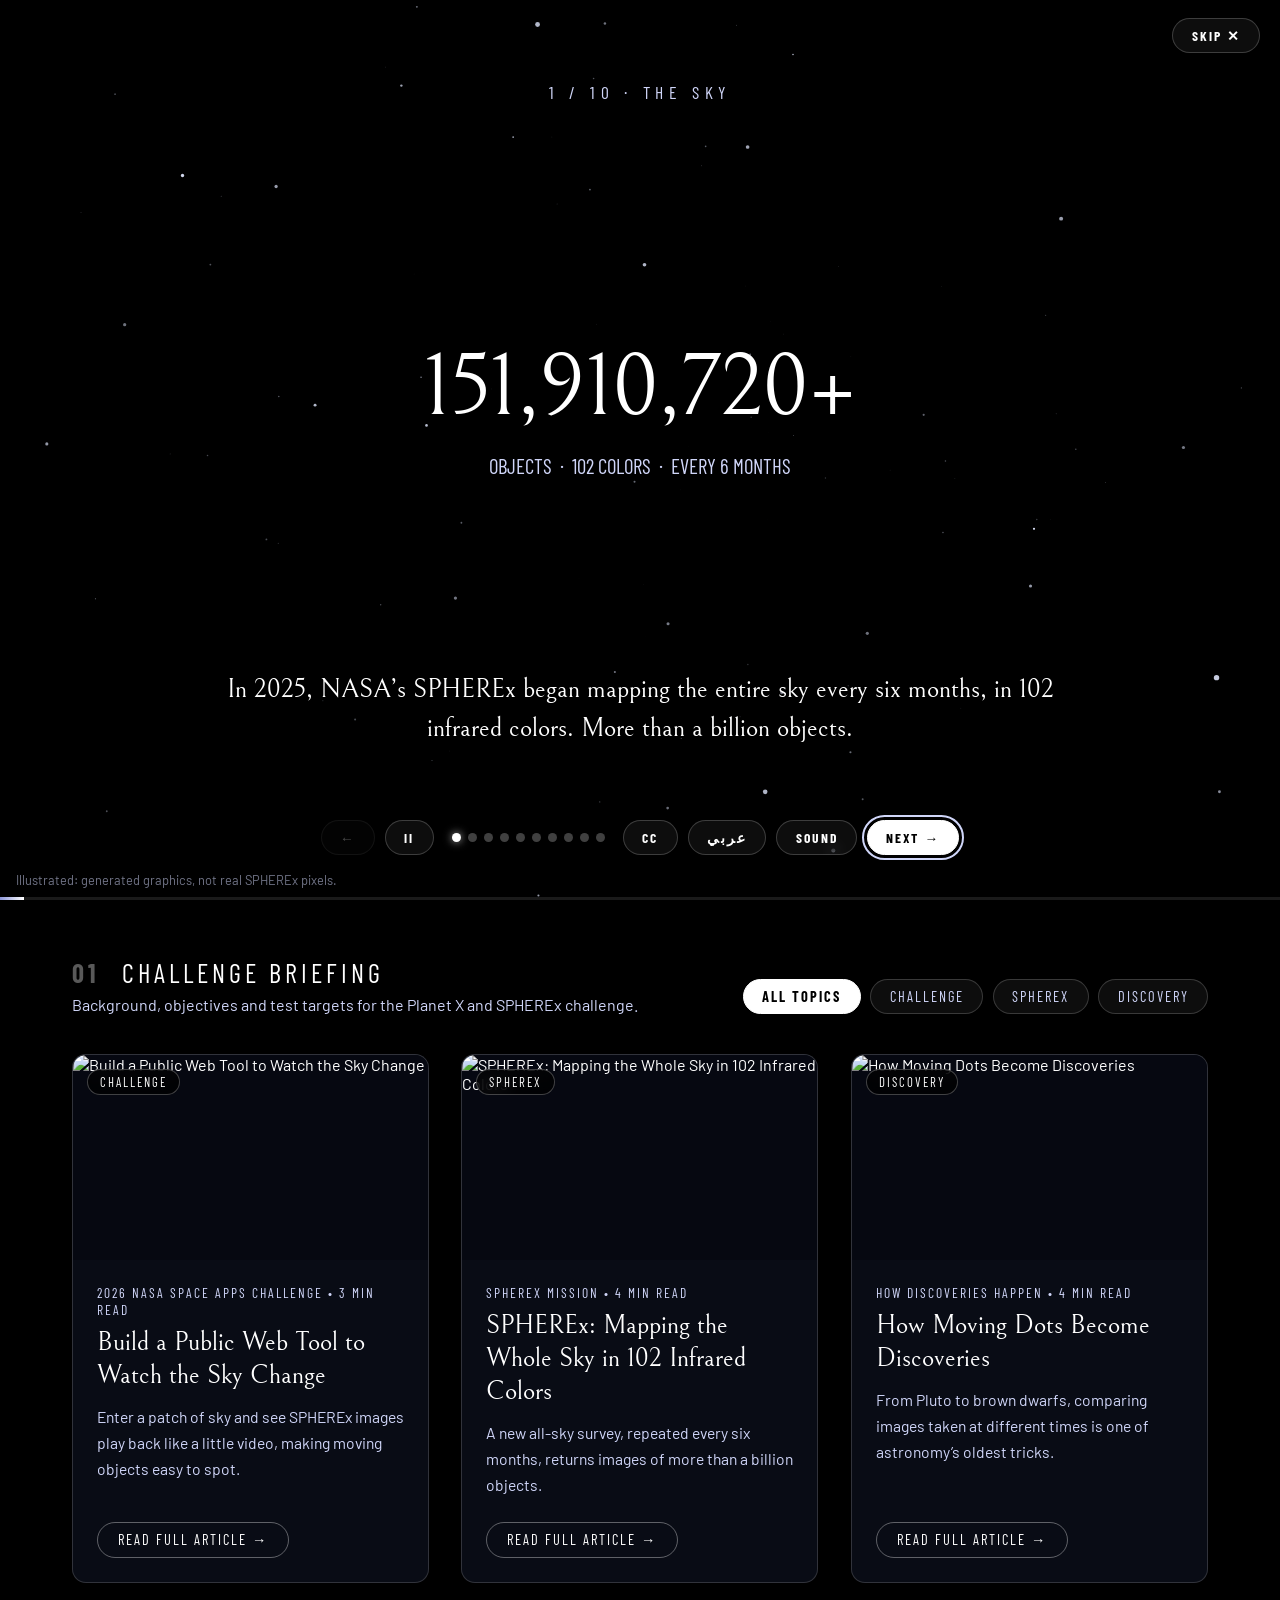
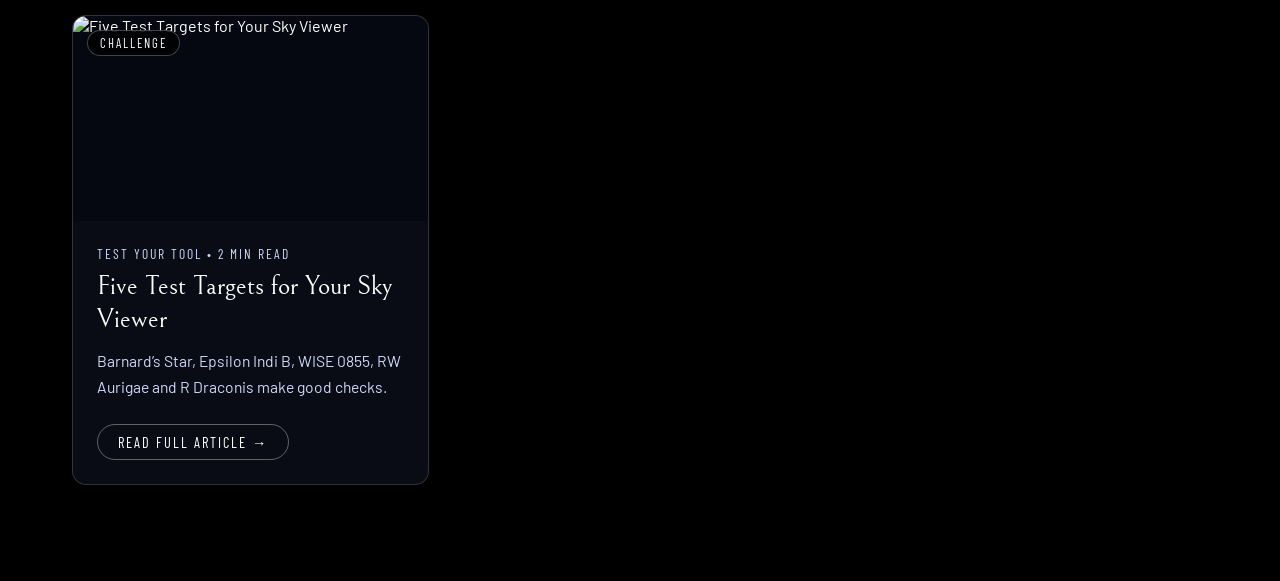
==== commit b2eee332: "Update index.html" ====
--- a/index.html
+++ b/index.html
@@ -25,11 +25,11 @@
     <nav aria-label="Main">
       <ul>
         <li><a href="#intro" id="introBtn" role="button" aria-haspopup="dialog"><b>00</b><i class="play">▶</i> Intro</a></li>
-        <li><a href="#home"><b>01</b> Home</a></li>
-        <li><a href="#explore"><b>02</b> Explore</a></li>
-        <li><a href="#museum"><b>03</b> Museum Halls</a></li>
-        <li><a href="#team"><b>04</b> Team</a></li>
-        <li><a href="#signin"><b>05</b> Sign in</a></li>
+        <li><a href="#signin"><b>01</b> Sign in</a></li>
+        <li><a href="#home"><b>02</b> Home</a></li>
+        <li><a href="#explore"><b>03</b> Explore</a></li>
+        <li><a href="#museum"><b>04</b> Museum Halls</a></li>
+        <li><a href="#team"><b>05</b> Team</a></li>
       </ul>
     </nav>
   </header>
@@ -91,7 +91,7 @@
 </div>
 <div class="view" id="view-explore" data-view="explore">
   <main class="explore">
-    <h1 class="page-title"><span>02</span> Pick your destination</h1>
+    <h1 class="page-title"><span>03</span> Pick your destination</h1>
     <p class="page-sub">Nine real SPHEREx gallery images with their published details, five challenge targets, and a viewer. Enter any RA/Dec, field of view (60″ to 6°) and date to open that patch of sky. Pixels are simulated; names, positions, dates and wavelengths are real.</p>
     <div id="sx" class="sx-base">
 
@@ -138,7 +138,7 @@
 </div>
 <div class="view" id="view-museum" data-view="museum">
   <main>
-    <h1 class="page-title"><span>03</span> Museum halls</h1>
+    <h1 class="page-title"><span>04</span> Museum halls</h1>
     <p class="page-sub">Four short exhibitions explain the science behind this project. Each one is interactive and ends in the real tool that uses it.</p>
     <div class="hall-grid" id="hgrid">
       <button class="hall-card" type="button" aria-haspopup="dialog">
@@ -175,14 +175,14 @@
 </div>
 <div class="view" id="view-team" data-view="team">
   <main>
-    <h1 class="page-title"><span>04</span> Meet our team</h1>
+    <h1 class="page-title"><span>05</span> Meet our team</h1>
     <p class="page-sub">Direct mission contacts, roles, and team leads.</p>
     <div class="team-grid" id="teamGrid"></div>
   </main>
 </div>
 <div class="view" id="view-signin" data-view="signin">
   <main class="auth-main">
-    <h1 class="page-title"><span>05</span> Sign in</h1>
+    <h1 class="page-title"><span>01</span> Sign in</h1>
     <p class="page-sub">Keep your sky candidates and favourite fields with you.</p>
     <div class="auth-wrap">
       <div class="auth-copy">
